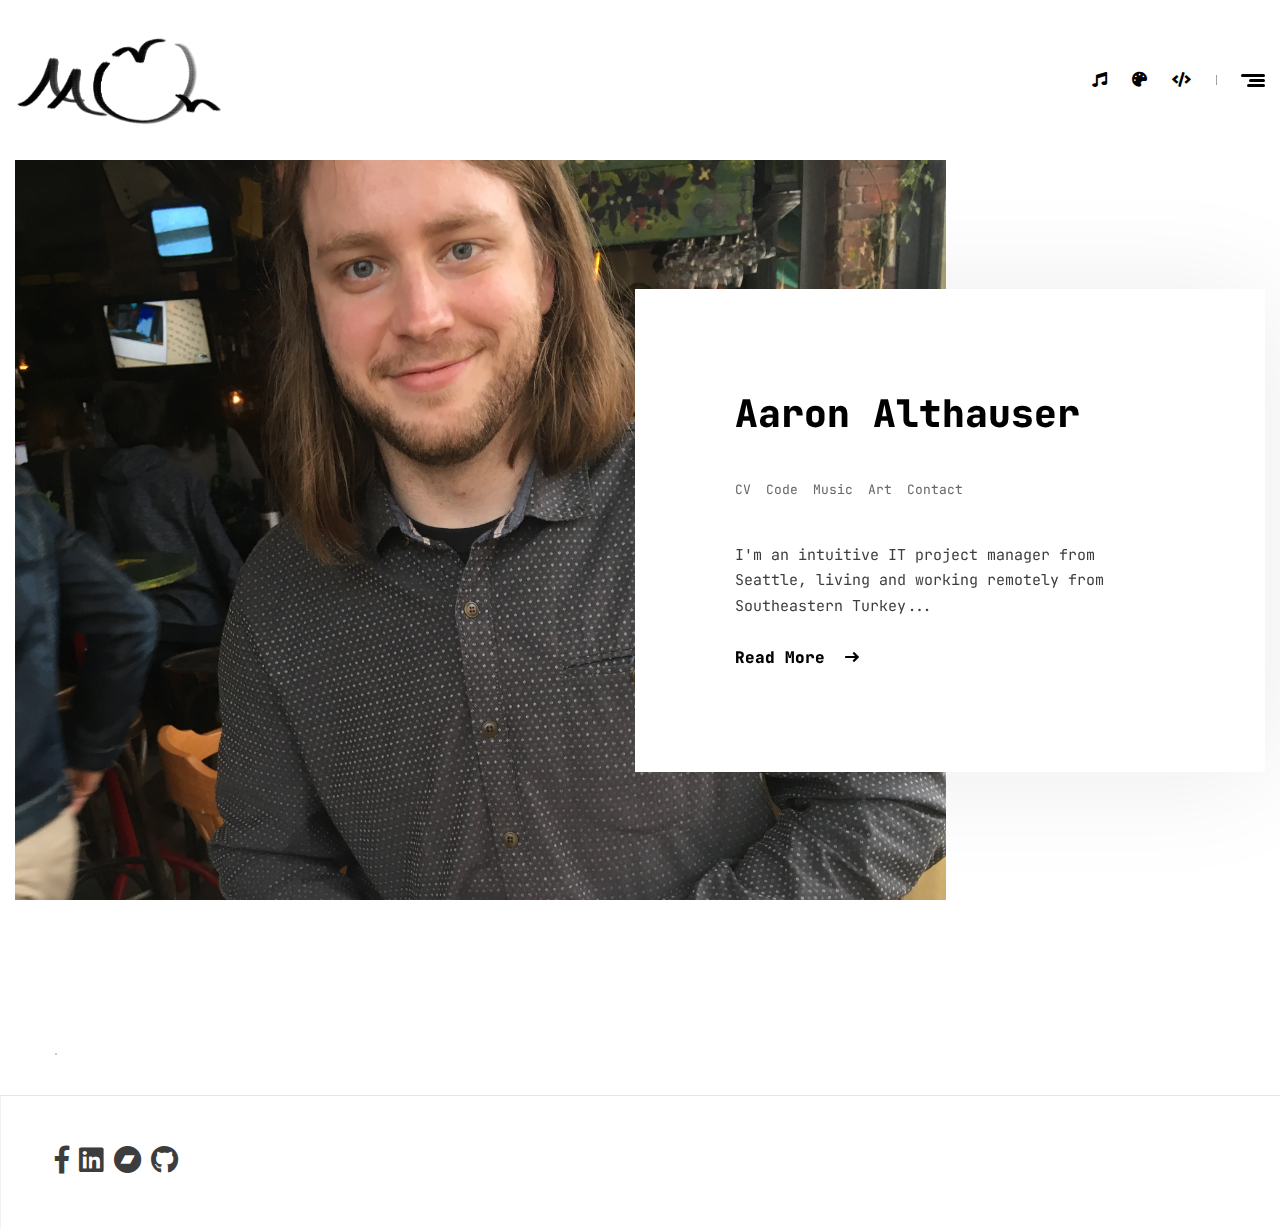
==== index.html @ f9c1400c "updated index.html" ====
<!DOCTYPE html>
<html lang="zxx">

<head>
	<!--====== Required meta tags ======-->
	<meta charset="utf-8" />
	<meta http-equiv="x-ua-compatible" content="ie=edge" />
	<meta name="description" content="" />
	<meta name="viewport" content="width=device-width, initial-scale=1, shrink-to-fit=no" />
	<!--====== Title ======-->
	<title> Aaron Althauser || Portfolio</title>
	<!--====== Favicon Icon ======-->
	<link rel="shortcut icon" href="assets/img/favicon.ico" type="img/png" />
	<!--====== Animate Css ======-->
	<link rel="stylesheet" href="assets/css/animate.min.css">
	<!--====== Bootstrap css ======-->
	<link rel="stylesheet" href="assets/css/bootstrap.min.css" />
	<!--====== Fontawesome css ======-->
	<link rel="stylesheet" href="assets/css/font-awesome.min.css" />
	<!--====== Magnific Popup css ======-->
	<link rel="stylesheet" href="assets/css/magnific-popup.css" />
	<!--====== Slick  css ======-->
	<link rel="stylesheet" href="assets/css/slick.css" />
	<!--====== Nice Select ======-->
	<link rel="stylesheet" href="assets/css/jquery-nice-select.min.css" />
	<!--====== Style css ======-->
	<link rel="stylesheet" href="assets/scss/style.css" />
</head>

<body>
	<!--[if lte IE 9]>
		<p class="browserupgrade">You are using an <strong>outdated</strong> browser. Please <a href="https://browsehappy.com/">upgrade your browser</a> to improve your experience and security.</p>
	<![endif]-->

	<!--====== Header part start ======-->
	<header class="sticky-header">
		<div class="container-fluid">
			<div class="d-flex align-items-center justify-content-between">
				<div class="site-logo">
					<a href="http://www.althauser.tech/"><img src="assets/img/logo.png" alt="aaron" style="width: 40%; height: 40%"></a>
				</div>
				<div class="header-right">
					<div class="shoping-cart">
						<a href="http://www.althauser.tech/music.html" class="shoping-cart-btn">
							<i class="fas fa-music"></i>
						</a>
					</div>
          <div class="header-right">
            <div class="shoping-cart">
              <a href="http://www.althauser.tech/art.html" class="shoping-cart-btn">
                <i class="fas fa-palette"></i>
              </a>
            </div>
            <div class="header-right">
              <div class="shoping-cart">
                <a href="https://github.com/aaronalt" class="shoping-cart-btn">
                  <i class="fas fa-code"></i>
                </a>
              </div>

              <div class="offcanvas-panel">
						<a href="javascript:void(0)" class="panel-btn">
							<span>
								<span></span>
								<span></span>
								<span></span>
							</span>
						</a>
						<div class="panel-overly"></div>
						<div class="offcanvas-items">
							<!-- Navbar Toggler -->
							<a href="javascript:void(0)" class="panel-close">
								Back <i class="fa fa-angle-right" aria-hidden="true"></i>
							</a>

							<ul class="offcanvas-menu">
								<li><a href="http://www.althauser.tech/">Home</a></li>
                <li><a href="http://www.althauser.tech/cv.html">CV</a></li>
                <li>
                  <a href="">Projects</a>
                  <ul class="submenu">
                    <li><a href="http://www.althauser.tech/music.html">Music</a></li>
                    <li><a href="http://www.althauser.tech/art.html">Art</a></li>
                    <li><a href="https://github.com/aaronalt">Code</a></li>
                  </ul>
                </li>
                <li><a href="http://www.althauser.tech/about.html">About</a></li>
								<li><a href="http://www.althauser.tech/contact.html">Contact</a></li>

							</ul>

							<div class="social-icons">
								<ul>
									<li><a href="https://www.facebook.com/aaron.althauser"><i class="fab fa-facebook-f"></i></a></li>
									<li><a href="https://www.linkedin.com/in/aaron-althauser-007/"><i class="fab fa-linkedin"></i></a></li>
									<li><a href="https://decayse.bandcamp.com/"><i class="fab fa-bandcamp"></i></a></li>
									<li><a href="https://github.com/aaronalt"><i class="fab fa-github"></i></a></li>
								</ul>
							</div>
						</div>
					</div>
				</div>
			</div>
		</div>
	</header>
	<!--====== Header part end ======-->

  <!--====== Banner Area Start ======-->
  <section class="banner-section">
    <div class="banner-slider">
      <div class="sinlge-banner">
        <div class="banner-wrapper">
          <div class="banner-bg" style="background-image: url(assets/img/banner/cafe.JPG);"></div>
          <div class="banner-content" data-animation="fadeInUp" data-delay="0.3s">
            <h2 class="title" data-animation="fadeInUp" data-delay="0.6s">
              <a>
                Aaron Althauser
              </a>
            </h2>
            <ul class="meta" data-animation="fadeInUp" data-delay="0.8s">
              <li><a href="http://www.althauser.tech/cv.html">CV</a></li>
              <li><a href="https://github.com/aaronalt">Code</a></li>
              <li><a href="http://www.althauser.tech/music.html">Music</a></li>
              <li><a href="http://www.althauser.tech/art.html">Art</a></li>
              <li><a href="http://www.althauser.tech/contact.html">Contact</a></li>
            </ul>
            <p data-animation="fadeInUp" data-delay="1s">
              I'm an intuitive IT project manager from Seattle, living and working remotely from Southeastern Turkey...
            </p>
            <a href="http://www.althauser.tech/about.html" class="read-more" data-animation="fadeInUp" data-delay="1.2s">
              Read More <i class="fas fa-long-arrow-right"></i>
            </a>
          </div>
        </div>
      </div>
    </div>
    <div class="banner-nav"></div>
  </section>
  <!--====== Banner Area End ======-->


	<!--====== Footer Area Start ======-->
	<footer>
		<div class="footer-copyright-area">
			<div class="container container-1360">
				<div class="row align-items-center">
					<div class="col-lg-6 col-12">
						<div class="social-links">
              <div class="social-icons">
                <ul>
                  <li><a href="https://www.facebook.com/aaron.althauser"><i class="fab fa-facebook-f fa-2x"></i></a></li>
                  <li><a href="https://www.linkedin.com/in/aaron-althauser-007/"><i class="fab fa-linkedin fa-2x"></i></a></li>
                  <li><a href="https://decayse.bandcamp.com/"><i class="fab fa-bandcamp fa-2x"></i></a></li>
                  <li><a href="https://github.com/aaronalt"><i class="fab fa-github fa-2x"></i></a></li>
                </ul>
              </div>
						</div>
					</div>
					<div class="col-lg-6 col-12">
						<div class="copyright-text text-lg-right">
							<p><span></span></p>
						</div>
					</div>
				</div>
			</div>
		</div>
	</footer>
	<!--====== Footer Area End ======-->

	<!--====== jquery js ======-->
	<script src="assets/js/vendor/modernizr-3.6.0.min.js"></script>
	<script src="assets/js/vendor/jquery-1.12.4.min.js"></script>
	<!--====== Bootstrap js ======-->
	<script src="assets/js/bootstrap.min.js"></script>
	<script src="assets/js/popper.min.js"></script>
	<!--====== Slick js ======-->
	<script src="assets/js/slick.min.js"></script>
	<!--====== Images Loaded ======-->
	<script src="assets/js/imagesloaded.pkgd.min.js"></script>
	<!--====== Isotope js ======-->
	<script src="assets/js/isotope.pkgd.min.js"></script>
	<!--====== Magnific Popup js ======-->
	<script src="assets/js/jquery.magnific-popup.min.js"></script>
	<!--====== Nice Select js ======-->
	<script src="assets/js/jquery.nice-select.min.js"></script>
	<!--====== Main js ======-->
	<script src="assets/js/main.js"></script>
</body>

</html>
---- assets/scss/style.css ----
/*-----------------------------------------------------------------------------------
    Template Name: Genial Blog HTML Template
    Template URI: https://webtend.net/demo/html/genial/
    Author: WebTend
    Author URI:  https://webtend.net/
    Version: 1.0

    Note: This is Main Style Scss File.
-----------------------------------------------------------------------------------
	CSS INDEX
	===================
    01. Common
    02. Header
    02. Banner Sider
    02. Posts
    02. Sidebar
    02. Instagram Section
    02. Post Details
    02. About
    02. 404 Pages
    02. Photo Stories
    02. Contact
    02. Footer

-----------------------------------------------------------------------------------*/
@import url("https://fonts.googleapis.com/css2?family=JetBrains+Mono&display=swap");
@import url("https://fonts.googleapis.com/css2?family=Roboto+Slab:wght@400;500;600;700;800;900&family=Roboto:wght@300;400;500;700&display=swap");
@media (prefers-color-scheme: dark) {
  :root {
    --body-bg: #212529;
    --body-color: #6c757d;
    --link-color: #dee2e6;
    --link-color-hover: #fff; } }
/*=======  COMMON CSS  =======*/
body {
  font-family: "JetBrains Mono", monospace;
  font-weight: 400;
  font-style: normal;
  color: #3d3d3d;
  overflow-x: hidden;
  font-size: 15px;
  line-height: 1.7; }

* {
  margin: 0;
  padding: 0;
  -webkit-box-sizing: border-box;
  -moz-box-sizing: border-box;
  box-sizing: border-box; }

img {
  max-width: 100%;
  -webkit-transition: all 0.3s ease-out 0s;
  -moz-transition: all 0.3s ease-out 0s;
  -ms-transition: all 0.3s ease-out 0s;
  -o-transition: all 0.3s ease-out 0s;
  transition: all 0.3s ease-out 0s; }

a:focus,
input:focus,
textarea:focus,
button:focus,
.slick-initialized .slick-slide:focus,
.btn:focus,
select:focus {
  text-decoration: none;
  outline: none;
  box-shadow: none; }

input,
textarea,
button,
select {
  border: none; }

input,
textarea,
select {
  width: 100%;
  background-color: transparent;
  padding: 0 20px;
  height: 45px;
  font-weight: 600;
  font-size: 13px;
  color: #555555;
  border: 1px solid rgba(0, 0, 0, 0.1); }

.nice-select {
  height: 45px;
  line-height: 45px;
  border: 1px solid rgba(0, 0, 0, 0.1);
  border-radius: 0;
  padding: 0 20px; }
  .nice-select::after {
    right: 20px; }

textarea {
  height: 200px;
  padding-top: 20px;
  resize: none; }

input[type="checkbox"],
input[type="radio"] {
  height: auto;
  width: auto; }

::placeholder {
  opacity: 1;
  color: #555555; }

::-webkit-scrollbar {
  background-color: #ccc;
  width: 8px; }

::-webkit-scrollbar:horizontal {
  background-color: #ccc;
  height: 4px; }

::-webkit-scrollbar-thumb {
  background-color: #3d3d3d; }

.slick-slide img {
  display: inline-block; }

a:focus,
a:hover {
  text-decoration: none; }

i,
span,
a {
  display: inline-block; }

h1,
h2,
h3,
h4,
h5,
h6 {
  font-family: "JetBrains Mono", monospace;
  font-weight: 700;
  margin: 0px; }
  h1,
  h1 a,
  h2,
  h2 a,
  h3,
  h3 a,
  h4,
  h4 a,
  h5,
  h5 a,
  h6,
  h6 a {
    color: #000000; }

ul,
ol {
  margin: 0px;
  padding: 0px;
  list-style-type: none; }

p {
  margin: 0px; }

a {
  -webkit-transition: all 0.3s ease-out 0s;
  -moz-transition: all 0.3s ease-out 0s;
  -ms-transition: all 0.3s ease-out 0s;
  -o-transition: all 0.3s ease-out 0s;
  transition: all 0.3s ease-out 0s; }
  a, a:hover {
    color: #000000; }

/*=======  Common Classes  =======*/
@media (min-width: 1300px) {
  .container-1250 {
    max-width: 1250px; } }

@media (min-width: 1400px) {
  .container-1360 {
    max-width: 1360px; } }

@media (min-width: 1200px) {
  .container-1000 {
    max-width: 1000px; } }

@media (min-width: 1400px) {
  .container-fluid {
    padding-left: 90px;
    padding-right: 90px; } }

.line-one {
  margin-top: 90px;
  margin-bottom: 90px;
  height: 1px;
  width: 100%;
  background-color: #e5e5e5; }

.section-gap-80-120 {
  padding-top: 80px;
  padding-bottom: 120px; }

.section-gap-100-80 {
  padding-top: 100px;
  padding-bottom: 80px; }

/*======= Preloader =======*/
div#preloader {
  margin: auto;
  position: fixed;
  width: 100%;
  height: 100%;
  background-color: #3d3d3d;
  z-index: 9999999; }
  div#preloader .line {
    position: absolute;
    left: 50%;
    top: 50%;
    margin-left: -30px;
    width: 60px;
    height: 4px;
    background: #fff;
    animation: spin 1.5s infinite ease; }
    div#preloader .line:nth-of-type(2) {
      animation-delay: 0.1s; }
    div#preloader .line:nth-of-type(3) {
      animation-delay: 0.2s; }
    div#preloader .line:nth-of-type(4) {
      animation-delay: 0.3s; }

/*=======  Utilitis =======*/
.mt-30 {
  margin-top: 30px; }

.mt-40 {
  margin-top: 40px; }

.mt-50 {
  margin-top: 50px; }

.mt-60 {
  margin-top: 60px; }

.mt-80 {
  margin-top: 60px; }

.mb-10 {
  margin-bottom: 10px; }

.mb-20 {
  margin-bottom: 20px; }

.mb-25 {
  margin-bottom: 25px; }

.mb-30 {
  margin-bottom: 30px; }

.mb-40 {
  margin-bottom: 40px; }

.mb-50 {
  margin-bottom: 50px; }

.mb-60 {
  margin-bottom: 60px; }

.mb-80 {
  margin-bottom: 80px; }

/*=======  Animations  =======*/
@keyframes sticky {
  0% {
    top: -200px; }
  100% {
    top: 0; } }
@keyframes pulse-border {
  0% {
    transform: translateX(-50%) translateY(-50%) translateZ(0) scale(1.1);
    opacity: 1; }
  100% {
    transform: translateX(-50%) translateY(-50%) translateZ(0) scale(1.5);
    opacity: 0; } }
@keyframes spin {
  100% {
    transform: rotate(360deg); } }
/*======= Header =======*/
header {
  padding: 35px 0; }
  header .header-right {
    display: flex;
    align-items: center; }
    header .header-right > div {
      line-height: 1; }
  header .search-btn,
  header .shoping-cart-btn,
  header .offcanvas-btn {
    margin-left: 15px;
    line-height: 1;
    padding: 5px; }
    @media (max-width: 575px) {
      header .search-btn,
      header .shoping-cart-btn,
      header .offcanvas-btn {
        margin-left: 10px; } }
  header .search-area .search-form {
    position: fixed;
    top: 0;
    left: 0;
    z-index: 999;
    width: 100%;
    height: 100%;
    background: rgba(255, 255, 255, 0.75);
    opacity: 0;
    transition-duration: 1s;
    visibility: hidden; }
    header .search-area .search-form form {
      display: flex;
      align-items: center;
      background: #fff;
      position: relative;
      z-index: 5;
      transform: translateY(-100%);
      height: 150px;
      transition-duration: 1s; }
      @media (max-width: 767px) {
        header .search-area .search-form form {
          height: 120px; } }
      header .search-area .search-form form input {
        border: none;
        text-align: center;
        margin: 0;
        padding: 0;
        font-weight: 300;
        font-size: 40px; }
        @media (max-width: 991px) {
          header .search-area .search-form form input {
            font-size: 32px; } }
        @media (max-width: 767px) {
          header .search-area .search-form form input {
            font-size: 24px; } }
    header .search-area .search-form input[type="search"]::-webkit-search-decoration,
    header .search-area .search-form input[type="search"]::-webkit-search-cancel-button,
    header .search-area .search-form input[type="search"]::-webkit-search-results-button,
    header .search-area .search-form input[type="search"]::-webkit-search-results-decoration {
      -webkit-appearance: none; }
    header .search-area .search-form .search-close {
      position: absolute;
      top: 30px;
      right: 30px;
      z-index: 30;
      cursor: pointer;
      display: block;
      line-height: 1;
      font-size: 25px; }
    header .search-area .search-form .search-overly {
      position: absolute;
      left: 0;
      top: 0;
      bottom: 0;
      right: 0;
      background-color: transparent;
      z-index: 1;
      cursor: pointer; }
    header .search-area .search-form.search-open {
      opacity: 1;
      visibility: visible; }
      header .search-area .search-form.search-open form {
        transform: translate(0px, 0px); }
  header .shoping-cart-btn {
    position: relative; }
    header .shoping-cart-btn .count {
      position: absolute;
      font-size: 12px;
      background-color: #484848;
      color: #fff;
      height: 15px;
      width: 15px;
      border-radius: 50%;
      line-height: 15px;
      text-align: center;
      top: -3px;
      right: -3px; }
  header .offcanvas-panel .panel-btn {
    padding-left: 25px;
    position: relative;
    display: flex;
    align-items: center;
    justify-content: flex-end;
    margin-left: 20px; }
    @media (max-width: 575px) {
      header .offcanvas-panel .panel-btn {
        padding-left: 10px; } }
    header .offcanvas-panel .panel-btn::before {
      position: absolute;
      content: "";
      left: 0;
      top: 50%;
      transform: translateY(-50%);
      width: 1px;
      height: 10px;
      background-color: #a0a0a0; }
      @media (max-width: 575px) {
        header .offcanvas-panel .panel-btn::before {
          display: none; } }
    header .offcanvas-panel .panel-btn span span {
      background-color: #000000;
      height: 3px;
      border-radius: 5px;
      width: 24px;
      display: block;
      margin: 2px 0 2px auto; }
      header .offcanvas-panel .panel-btn span span:nth-child(2) {
        width: 16px; }
      header .offcanvas-panel .panel-btn span span:nth-child(3) {
        width: 18px; }
  header .offcanvas-panel .panel-overly {
    position: fixed;
    left: 0;
    top: 0;
    width: 100%;
    height: 100%;
    z-index: 97;
    background-color: #000000;
    cursor: pointer;
    transition-duration: 0.5s;
    opacity: 0;
    visibility: hidden; }
  header .offcanvas-panel .offcanvas-items {
    position: fixed;
    background-color: #fff;
    width: 300px;
    border-radius: 0;
    border: 1px solid #eee;
    top: 0;
    height: 100vh;
    right: -300px;
    z-index: 99;
    -webkit-transition: all 0.3s ease-out 0s;
    -moz-transition: all 0.3s ease-out 0s;
    -ms-transition: all 0.3s ease-out 0s;
    -o-transition: all 0.3s ease-out 0s;
    transition: all 0.3s ease-out 0s;
    overflow-y: scroll;
    overflow-x: hidden;
    padding: 15px 0;
    visibility: hidden;
    opacity: 0; }
    header .offcanvas-panel .offcanvas-items a.panel-close {
      padding: 20px;
      font-size: 18px;
      color: #000000;
      font-weight: 500;
      text-transform: uppercase;
      border-bottom: 1px solid #f1f1f1;
      line-height: 1;
      text-align: right;
      display: block;
      margin-bottom: 20px; }
    header .offcanvas-panel .offcanvas-items .offcanvas-menu {
      border-bottom: 1px solid #f1f1f1; }
      header .offcanvas-panel .offcanvas-items .offcanvas-menu li {
        position: relative; }
        header .offcanvas-panel .offcanvas-items .offcanvas-menu li:not(:first-child) {
          border-top: 1px solid #f1f1f1; }
        header .offcanvas-panel .offcanvas-items .offcanvas-menu li a {
          color: #000000;
          font-weight: 500;
          font-family: "JetBrains Mono", monospace;
          font-size: 16px;
          margin: 0;
          padding: 0 25px;
          display: block;
          line-height: 45px;
          text-transform: capitalize; }
        header .offcanvas-panel .offcanvas-items .offcanvas-menu li .dd-trigger {
          position: absolute;
          right: 0;
          top: 0;
          width: 45px;
          height: 45px;
          line-height: 45px;
          border-left: 1px solid #f1f1f1;
          text-align: center;
          cursor: pointer;
          font-size: 20px; }
          header .offcanvas-panel .offcanvas-items .offcanvas-menu li .dd-trigger i {
            transform: rotate(-90deg);
            -webkit-transition: all 0.3s ease-out 0s;
            -moz-transition: all 0.3s ease-out 0s;
            -ms-transition: all 0.3s ease-out 0s;
            -o-transition: all 0.3s ease-out 0s;
            transition: all 0.3s ease-out 0s; }
          header .offcanvas-panel .offcanvas-items .offcanvas-menu li .dd-trigger.open i {
            transform: rotate(0); }
        header .offcanvas-panel .offcanvas-items .offcanvas-menu li .submenu {
          display: none;
          border-top: 1px solid #f1f1f1; }
          header .offcanvas-panel .offcanvas-items .offcanvas-menu li .submenu li a {
            padding-left: 35px; }
  header .offcanvas-panel .social-icons {
    margin-top: 40px; }
    header .offcanvas-panel .social-icons ul {
      display: flex;
      justify-content: center;
      align-items: center;
      padding: 20px; }
    header .offcanvas-panel .social-icons a {
      border: 1px solid #f1f1f1;
      height: 45px;
      width: 45px;
      text-align: center;
      line-height: 45px;
      border-radius: 50%;
      color: #000000;
      font-size: 15px;
      margin: 0px 2px; }
      header .offcanvas-panel .social-icons a:hover {
        background-color: #000000;
        color: #fff; }
  header .offcanvas-panel.panel-open .offcanvas-items {
    right: 0;
    visibility: visible;
    opacity: 1; }
  header .offcanvas-panel.panel-open .panel-overly {
    opacity: 0.5;
    visibility: visible; }
  header .offcanvas-panel.panel-open .panel-close {
    transform: rotate(0); }
  header.sticky-header.sticky-on {
    position: fixed;
    left: 0;
    top: 0;
    right: 0;
    z-index: 90;
    animation: sticky 1.2s;
    background-color: #fff;
    padding: 0px 0;
    box-shadow: 0 10px 10px rgba(0, 0, 0, 0.02); }

/*=======  Banner Sider  =======*/
.banner-section {
  position: relative;
  padding-bottom: 180px; }
  @media (max-width: 991px) {
    .banner-section {
      padding-bottom: 100px; } }
  .banner-section .sinlge-banner {
    padding-left: 15px;
    padding-right: 15px;
    padding-bottom: 15px; }
    @media (min-width: 1400px) {
      .banner-section .sinlge-banner {
        padding-left: 90px;
        padding-right: 90px; } }
    .banner-section .sinlge-banner .banner-wrapper {
      position: relative;
      display: flex;
      justify-content: flex-end;
      align-items: center;
      height: 740px;
      background-color: #fff; }
      @media (max-width: 991px) {
        .banner-section .sinlge-banner .banner-wrapper {
          height: 660px; } }
      @media (max-width: 767px) {
        .banner-section .sinlge-banner .banner-wrapper {
          height: 560px; } }
    .banner-section .sinlge-banner .banner-bg {
      position: absolute;
      top: 0;
      left: 0;
      height: 100%;
      width: 74.5%;
      background-size: cover;
      background-position: top;
      background-color: #f4f4f4;
      z-index: 1;
      background-image: url(assets/img/banner/cafe.JPG); }
    .banner-section .sinlge-banner .banner-content {
      padding: 100px;
      background-color: #fff;
      max-width: 630px;
      box-shadow: 0px 5px 110px 0px rgba(24, 24, 25, 0.08);
      font-size: 15px;
      position: relative;
      z-index: 2; }
      @media (max-width: 1199px) {
        .banner-section .sinlge-banner .banner-content {
          max-width: 520px;
          padding: 60px; } }
      @media (max-width: 991px) {
        .banner-section .sinlge-banner .banner-content {
          max-width: 500px;
          padding: 50px; } }
      @media (max-width: 767px) {
        .banner-section .sinlge-banner .banner-content {
          max-width: 420px;
          padding: 30px;
          font-size: 14px; } }
      @media (max-width: 575px) {
        .banner-section .sinlge-banner .banner-content {
          font-size: 13px;
          max-width: 90%; } }
      .banner-section .sinlge-banner .banner-content .title {
        font-size: 38px;
        line-height: 1.28;
        font-weight: 800;
        margin-bottom: 40px; }
        @media (max-width: 991px) {
          .banner-section .sinlge-banner .banner-content .title {
            font-size: 32px;
            margin-bottom: 30px; } }
        @media (max-width: 767px) {
          .banner-section .sinlge-banner .banner-content .title {
            font-size: 18px;
            margin-bottom: 25px; } }
      .banner-section .sinlge-banner .banner-content .meta {
        display: flex;
        margin-bottom: 40px; }
        @media (max-width: 991px) {
          .banner-section .sinlge-banner .banner-content .meta {
            margin-bottom: 30px; } }
        @media (max-width: 767px) {
          .banner-section .sinlge-banner .banner-content .meta {
            margin-bottom: 20px; } }
        .banner-section .sinlge-banner .banner-content .meta li:not(:last-child) {
          margin-right: 15px; }
        .banner-section .sinlge-banner .banner-content .meta a {
          font-size: 13px;
          color: #666666; }
          @media (max-width: 767px) {
            .banner-section .sinlge-banner .banner-content .meta a {
              font-size: 11px; } }
          .banner-section .sinlge-banner .banner-content .meta a:hover {
            color: #000000;
            font-weight: bold; }
      .banner-section .sinlge-banner .banner-content .read-more {
        font-size: 16px;
        font-family: "JetBrains Mono", monospace;
        font-weight: 800;
        line-height: 1;
        margin-top: 30px; }
        @media (max-width: 767px) {
          .banner-section .sinlge-banner .banner-content .read-more {
            font-size: 14px; } }
        .banner-section .sinlge-banner .banner-content .read-more i {
          margin-left: 10px;
          position: relative; }
        .banner-section .sinlge-banner .banner-content .read-more:hover {
          opacity: 0.8;
          padding-left: 8px; }
  .banner-section .banner-nav {
    position: absolute;
    bottom: 40px;
    left: 55px;
    z-index: 2;
    background-color: #fff;
    border: 1px solid #cacaca; }
    @media (min-width: 1400px) {
      .banner-section .banner-nav {
        left: 130px; } }
    @media (max-width: 767px) {
      .banner-section .banner-nav {
        bottom: 15px;
        left: 30px; } }
    .banner-section .banner-nav .slick-arrow {
      width: 70px;
      height: 70px;
      background-color: #fff;
      border: none;
      color: #000000; }
      @media (max-width: 991px) {
        .banner-section .banner-nav .slick-arrow {
          height: 50px;
          width: 50px; } }
      @media (max-width: 767px) {
        .banner-section .banner-nav .slick-arrow {
          height: 45px;
          width: 45px; } }
      .banner-section .banner-nav .slick-arrow.prev-arrow {
        position: relative; }
        .banner-section .banner-nav .slick-arrow.prev-arrow::after {
          position: absolute;
          content: "";
          background-color: #b6b6b6;
          height: 8px;
          width: 2px;
          right: -1px;
          top: 50%;
          transform: translateY(-50%); }

/*======= Posts =======*/
.post-area {
  position: relative;
  margin-top: 80px;
  border-top: 1px solid #e5e5e5;
  border-bottom: 1px solid #e5e5e5; }
  .post-area.with-sidebar .post-area-inner {
    display: grid;
    grid-template-columns: 1fr minmax(300px, 300px);
    grid-gap: 150px;
    position: relative; }
    @media (max-width: 1400px) {
      .post-area.with-sidebar .post-area-inner {
        grid-gap: 100px; } }
    @media (max-width: 991px) {
      .post-area.with-sidebar .post-area-inner {
        display: block; } }

.entry-posts {
  padding-top: 70px;
  padding-bottom: 100px; }
  .entry-posts.row {
    margin-left: -35px;
    margin-right: -35px; }
    @media (max-width: 1600px) {
      .entry-posts.row {
        margin-left: -20px;
        margin-right: -20px; } }
    .entry-posts.row > .col, .entry-posts.row > [class*=col-] {
      padding-right: 35px;
      padding-left: 35px; }
      @media (max-width: 1600px) {
        .entry-posts.row > .col, .entry-posts.row > [class*=col-] {
          padding-left: 20px;
          padding-right: 20px; } }
  .entry-posts .entry-post {
    margin-bottom: 90px; }
    @media (max-width: 1199px) {
      .entry-posts .entry-post {
        margin-bottom: 50px; } }
    @media (max-width: 575px) {
      .entry-posts .entry-post {
        margin-bottom: 40px; } }
    .entry-posts .entry-post .entry-thumbnail {
      margin-bottom: 40px; }
    .entry-posts .entry-post .entry-content {
      padding-right: 30px; }
    .entry-posts .entry-post .title {
      font-size: 25px;
      line-height: 1.5;
      margin-bottom: 30px;
      font-weight: 800; }
      @media (max-width: 1600px) {
        .entry-posts .entry-post .title {
          font-size: 20px; } }
    .entry-posts .entry-post .post-meta {
      font-size: 13px;
      margin-bottom: 30px;
      display: flex;
      flex-wrap: wrap; }
      .entry-posts .entry-post .post-meta a {
        color: #3d3d3d; }
        .entry-posts .entry-post .post-meta a:hover {
          color: #000000; }
      .entry-posts .entry-post .post-meta li:not(:last-child) {
        margin-right: 20px;
        padding-right: 20px;
        position: relative; }
        @media (max-width: 767px) {
          .entry-posts .entry-post .post-meta li:not(:last-child) {
            padding-right: 10px;
            margin-right: 10px; } }
        .entry-posts .entry-post .post-meta li:not(:last-child)::after {
          content: "/";
          position: absolute;
          right: 0;
          top: 50%;
          transform: translateY(-50%); }
    .entry-posts .entry-post p {
      margin-bottom: 0; }
    .entry-posts .entry-post .read-more {
      font-size: 14px;
      font-family: "JetBrains Mono", monospace;
      font-weight: 700;
      line-height: 1;
      margin-top: 30px; }
      .entry-posts .entry-post .read-more i {
        margin-left: 10px;
        position: relative; }
      .entry-posts .entry-post .read-more:hover {
        opacity: 0.8;
        padding-left: 8px; }

.load-more-btn {
  background-color: #000000;
  line-height: 1;
  color: #fff;
  padding: 20px 45px;
  font-weight: 600;
  font-family: "JetBrains Mono", monospace;
  font-size: 15px;
  border: 1px solid #000000; }
  .load-more-btn:hover {
    background-color: #fff; }

/*======= Sidebar =======*/
.primary-sidebar {
  padding-top: 70px;
  padding-bottom: 100px;
  position: relative; }
  .primary-sidebar::after {
    position: absolute;
    left: -75px;
    top: 0;
    width: 1px;
    height: 100%;
    content: "";
    background-color: #e5e5e5; }
    @media (max-width: 1400px) {
      .primary-sidebar::after {
        left: -50px; } }
    @media (max-width: 991px) {
      .primary-sidebar::after {
        left: -15px;
        right: -15px;
        height: 1px;
        top: 0;
        width: auto; } }
  .primary-sidebar .widget:not(:last-child) {
    margin-bottom: 90px; }
    @media (max-width: 991px) {
      .primary-sidebar .widget:not(:last-child) {
        margin-bottom: 50px; } }
  .primary-sidebar .widget .widget-title {
    padding-bottom: 15px;
    margin-bottom: 30px;
    font-size: 20px;
    font-weight: 800;
    position: relative; }
    .primary-sidebar .widget .widget-title::before {
      position: absolute;
      left: 0;
      bottom: 0;
      background-color: #494949;
      height: 4px;
      width: 20px;
      border-radius: 2px;
      content: ""; }
  .primary-sidebar .widget.author-widget {
    text-align: center; }
    .primary-sidebar .widget.author-widget .widget-title {
      padding-bottom: 0; }
      .primary-sidebar .widget.author-widget .widget-title::before {
        display: none; }
    .primary-sidebar .widget.author-widget .author-img {
      margin-bottom: 30px;
      border-radius: 50%; }
      .primary-sidebar .widget.author-widget .author-img img {
        width: 140px;
        height: 140px;
        margin: auto; }
    .primary-sidebar .widget.author-widget .author-signature {
      margin-top: 30px; }
  .primary-sidebar .widget.categories-widget .categories {
    display: grid;
    grid-template-columns: repeat(2, 1fr);
    grid-gap: 20px; }
    .primary-sidebar .widget.categories-widget .categories .categorie {
      width: 100%;
      height: 120px;
      position: relative;
      z-index: 1;
      background-size: cover;
      background-position: center; }
      .primary-sidebar .widget.categories-widget .categories .categorie::before {
        position: absolute;
        left: 0;
        top: 0;
        width: 100%;
        height: 100%;
        z-index: -1;
        opacity: 0.6;
        content: "";
        background-image: url(../img/sidebar/overly.png);
        background-size: cover;
        background-position: center; }
      .primary-sidebar .widget.categories-widget .categories .categorie a {
        font-size: 16px;
        font-weight: 700;
        color: #fff;
        height: 100%;
        width: 100%;
        display: flex;
        align-items: flex-end;
        justify-content: center;
        padding: 20px 10px; }
  .primary-sidebar .widget.social-widget .social-links {
    display: flex;
    flex-wrap: wrap;
    margin: -3px; }
    .primary-sidebar .widget.social-widget .social-links a {
      font-size: 12px;
      color: #333333;
      line-height: 1;
      padding: 10px 13px;
      background-color: #f5f5f5;
      margin: 3px; }
      .primary-sidebar .widget.social-widget .social-links a i {
        margin-right: 5px; }
      .primary-sidebar .widget.social-widget .social-links a:hover {
        background-color: #000000;
        color: #fff; }
  .primary-sidebar .widget.popular-articles .article {
    display: grid;
    grid-template-columns: 90px 1fr;
    grid-gap: 20px; }
    .primary-sidebar .widget.popular-articles .article .desc h6 {
      font-size: 16px;
      line-height: 1.5;
      margin-bottom: 10px; }
      @media (max-width: 767px) {
        .primary-sidebar .widget.popular-articles .article .desc h6 {
          font-size: 14px; } }
    .primary-sidebar .widget.popular-articles .article .desc .post-date {
      font-size: 13px;
      color: #3d3d3d;
      line-height: 1; }
    .primary-sidebar .widget.popular-articles .article:not(:last-child) {
      margin-bottom: 40px; }

/*======= Image Boxes =======*/
.image-boxes {
  display: grid;
  grid-template-columns: repeat(4, 1fr);
  grid-gap: 90px; }
  @media (max-width: 1600px) {
    .image-boxes {
      grid-gap: 40px; } }
  @media (max-width: 1199px) {
    .image-boxes {
      grid-gap: 30px; } }
  @media (max-width: 991px) {
    .image-boxes {
      grid-template-columns: repeat(2, 1fr); } }
  .image-boxes .image-box {
    width: 100%;
    height: 240px;
    background-color: #eaeae0;
    display: flex;
    align-items: center;
    justify-content: center;
    position: relative;
    z-index: 1;
    background-size: cover;
    background-position: center; }
    .image-boxes .image-box::before {
      content: "";
      position: absolute;
      left: 0;
      top: 0;
      width: 100%;
      height: 100%;
      opacity: 0.102;
      background-color: #000000;
      z-index: -1; }
    .image-boxes .image-box a {
      background-color: #fff;
      color: #000000;
      font-family: "JetBrains Mono", monospace;
      font-weight: 700;
      font-size: 18px;
      line-height: 1.2;
      padding: 20px 35px; }
      @media (max-width: 1600px) {
        .image-boxes .image-box a {
          padding: 18px 30px; } }
      @media (max-width: 1199px) {
        .image-boxes .image-box a {
          padding: 15px 25px;
          font-size: 14px; } }
      .image-boxes .image-box a:hover {
        background-color: #000000;
        color: #fff; }

/*======= Post Details =======*/
.post-details-area {
  padding-top: 50px;
  padding-bottom: 50px; }
  .post-details-area .header-title {
    font-size: 38px;
    font-weight: 800;
    line-height: 1.5;
    text-decoration: underline;
    text-align: center;
    padding-bottom: 10px; }
    @media (max-width: 575px) {
      .post-details-area .header-title {
        font-size: 24px;
        padding-bottom: 30px; } }

.post-details .entry-header {
  margin: 75px 0px 25px 0px;
  text-align: center; }
  @media (max-width: 991px) {
    .post-details .entry-header {
      margin-bottom: 10px; } }
  .post-details .entry-header .title {
    font-size: 32px;
    font-family: "JetBrains Mono", monospace;
    font-weight: 700;
    line-height: 1.556;
    margin-bottom: 20px;
    margin-top: 20px; }
    @media (max-width: 1199px) {
      .post-details .entry-header .title {
        font-size: 28px; } }
    @media (max-width: 991px) {
      .post-details .entry-header .title {
        font-size: 24px; } }
    @media (max-width: 767px) {
      .post-details .entry-header .title {
        font-size: 20px; } }
    @media (max-width: 575px) {
      .post-details .entry-header .title {
        font-size: 18px; } }
  .post-details .entry-header .post-meta {
    max-width: 420px;
    margin-left: auto;
    margin-right: auto;
    margin-bottom: 10px; }
    .post-details .entry-header .post-meta li {
      font-size: 14px;
      line-height: 1; }
      @media (max-width: 575px) {
        .post-details .entry-header .post-meta li {
          font-size: 11px; } }
      .post-details .entry-header .post-meta li,
      .post-details .entry-header .post-meta li a {
        color: #646464; }
      .post-details .entry-header .post-meta li a {
        margin: 0 5px; }
        .post-details .entry-header .post-meta li a:hover {
          color: #000000; }
      .post-details .entry-header .post-meta li:not(:last-child) {
        padding-bottom: 20px;
        margin-bottom: 20px;
        border-bottom: 1px solid #dddddd; }
  .post-details .entry-header .short-desc {
    font-weight: 500;
    padding: 0 80px;
    font-size: 16px;
    line-height: 1.6; }
    @media (max-width: 991px) {
      .post-details .entry-header .short-desc {
        padding: 0 30px; } }
    @media (max-width: 767px) {
      .post-details .entry-header .short-desc {
        padding: 0; } }
.post-details .entry-content {
  padding: 10px 80px;
  font-size: 16px;
  line-height: 1.6; }
  @media (max-width: 991px) {
    .post-details .entry-content {
      padding: 20px 30px;
      font-size: 14px; } }
  @media (max-width: 575px) {
    .post-details .entry-content {
      padding: 10px 15px;
      font-size: 12px; } }
  .post-details .entry-content .has-dropcap:first-letter {
    font-size: 48px;
    line-height: 1; }
    @media (max-width: 767px) {
      .post-details .entry-content .has-dropcap:first-letter {
        font-size: 30px; } }
  .post-details .entry-content p:not(:last-child) {
    margin-bottom: 10px; }
.post-details .bandcamp-embed {
  text-align: center;
  border: 0;
  width: 100%;
  height: 700px;
  margin: 0 auto;
  display: block; }
  @media (max-width: 991px) {
    .post-details .bandcamp-embed {
      height: 600px; } }
  @media (max-width: 767px) {
    .post-details .bandcamp-embed {
      height: 500px; } }
  @media (max-width: 575px) {
    .post-details .bandcamp-embed {
      height: 300px; } }
.post-details .entry-footer {
  padding: 0px 80px 0;
  text-align: center; }
  @media (max-width: 991px) {
    .post-details .entry-footer {
      padding: 0px 40px 0; } }
  @media (max-width: 575px) {
    .post-details .entry-footer {
      padding: 5px 15px 0; } }
  .post-details .entry-footer .post-tags span,
  .post-details .entry-footer .social-share span {
    font-size: 16px;
    font-weight: 700;
    font-family: "JetBrains Mono", monospace;
    margin-right: 20px; }
    @media (max-width: 575px) {
      .post-details .entry-footer .post-tags span,
      .post-details .entry-footer .social-share span {
        margin-right: 10px; } }
  .post-details .entry-footer .post-tags a,
  .post-details .entry-footer .social-share a {
    color: #5a5959;
    font-size: 14px;
    margin: 0 2px; }
    .post-details .entry-footer .post-tags a:hover,
    .post-details .entry-footer .social-share a:hover {
      color: #000000; }
  .post-details .entry-footer .social-share {
    border-bottom: 1px solid #e5e5e5;
    margin-bottom: 30px; }
    .post-details .entry-footer .social-share a {
      color: #000000;
      margin: 20px 4px; }
  .post-details .entry-footer .post-author {
    max-width: 385px;
    margin: 60px auto; }
    .post-details .entry-footer .post-author .author-img {
      margin-bottom: 15px; }
      .post-details .entry-footer .post-author .author-img img {
        width: 75px;
        height: 75px;
        border-radius: 50%; }
    .post-details .entry-footer .post-author h5 {
      font-size: 20px;
      margin-bottom: 20px; }
.post-details .post-nav {
  padding: 25px 100px;
  margin: 0 80px;
  border-top: 1px solid #e5e5e5;
  border-bottom: 1px solid #e5e5e5;
  display: flex;
  align-items: center;
  justify-content: space-between; }
  @media (max-width: 991px) {
    .post-details .post-nav {
      padding: 25px 50px;
      margin: 0 50px; } }
  @media (max-width: 767px) {
    .post-details .post-nav {
      margin: 0 20px;
      padding: 20px 30px; } }
  @media (max-width: 575px) {
    .post-details .post-nav {
      margin: 0 10px;
      padding: 20px 5px; } }
  .post-details .post-nav .prev-post a,
  .post-details .post-nav .next-post a {
    height: 50px;
    width: 50px;
    line-height: 50px;
    text-align: center;
    border-radius: 50%;
    font-size: 18px;
    color: #fff;
    background-color: #000000;
    border: 1px solid #000000;
    -webkit-transition: all 0.3s ease-out 0s;
    -moz-transition: all 0.3s ease-out 0s;
    -ms-transition: all 0.3s ease-out 0s;
    -o-transition: all 0.3s ease-out 0s;
    transition: all 0.3s ease-out 0s;
    margin-right: 20px; }
    @media (max-width: 575px) {
      .post-details .post-nav .prev-post a,
      .post-details .post-nav .next-post a {
        height: 30px;
        width: 30px;
        line-height: 30px;
        margin-right: 5px;
        font-size: 14px; } }
    .post-details .post-nav .prev-post a:hover,
    .post-details .post-nav .next-post a:hover {
      background-color: transparent;
      color: #000000; }
  .post-details .post-nav .prev-post span.title,
  .post-details .post-nav .next-post span.title {
    font-size: 16px;
    font-weight: 700;
    font-family: "JetBrains Mono", monospace; }
    @media (max-width: 575px) {
      .post-details .post-nav .prev-post span.title,
      .post-details .post-nav .next-post span.title {
        font-size: 14px; } }
  .post-details .post-nav .next-post a {
    margin-right: 0;
    margin-left: 20px; }
    @media (max-width: 575px) {
      .post-details .post-nav .next-post a {
        margin-left: 5px;
        margin-right: 0; } }
.post-details .related-posts {
  padding: 60px 100px 20px; }
  @media (max-width: 991px) {
    .post-details .related-posts {
      padding: 60px 50px 20px; } }
  @media (max-width: 767px) {
    .post-details .related-posts {
      padding: 60px 30px 20px; } }
  @media (max-width: 575px) {
    .post-details .related-posts {
      padding: 60px 20px 20px; } }
  .post-details .related-posts .related-title {
    font-size: 25px;
    margin-bottom: 30px; }
  .post-details .related-posts .related-loop {
    margin-left: -40px;
    margin-right: -40px; }
    @media (max-width: 991px) {
      .post-details .related-posts .related-loop {
        margin-left: -20px;
        margin-right: -20px; } }
    .post-details .related-posts .related-loop.row > .col, .post-details .related-posts .related-loop.row > [class*=col-] {
      padding-right: 40px;
      padding-left: 40px; }
      @media (max-width: 991px) {
        .post-details .related-posts .related-loop.row > .col, .post-details .related-posts .related-loop.row > [class*=col-] {
          padding-right: 20px;
          padding-left: 20px; } }
    .post-details .related-posts .related-loop .related-post-box {
      text-align: center;
      margin-bottom: 40px; }
      .post-details .related-posts .related-loop .related-post-box .thumb {
        margin-bottom: 20px; }
      .post-details .related-posts .related-loop .related-post-box .title {
        font-size: 20px;
        line-height: 1.6; }
        @media (max-width: 991px) {
          .post-details .related-posts .related-loop .related-post-box .title {
            font-size: 18px; } }

.comment-template {
  padding: 0 100px; }
  @media (max-width: 991px) {
    .comment-template {
      padding: 0 50px; } }
  @media (max-width: 767px) {
    .comment-template {
      padding: 0 20px; } }
  .comment-template .template-title {
    font-size: 25px;
    line-height: 1;
    margin-bottom: 60px;
    text-decoration: underline; }
    @media (max-width: 575px) {
      .comment-template .template-title {
        font-size: 22px; } }
  .comment-template .comment-list {
    margin-bottom: 60px; }
    .comment-template .comment-list li:not(:last-child) {
      margin-bottom: 50px; }
    .comment-template .comment-list li .comment-body {
      display: grid;
      grid-template-columns: 60px 1fr;
      grid-gap: 20px; }
      @media (max-width: 575px) {
        .comment-template .comment-list li .comment-body {
          grid-template-columns: 1fr; } }
    .comment-template .comment-list li .comment-author {
      font-size: 16px;
      font-weight: 600;
      margin-bottom: 20px; }
    .comment-template .comment-list li .comment-footer {
      display: flex;
      align-items: center;
      justify-content: space-between;
      margin-top: 25px; }
      .comment-template .comment-list li .comment-footer .date {
        color: #989898;
        font-size: 14px; }
      .comment-template .comment-list li .comment-footer .reply-link {
        line-height: 1;
        font-family: "JetBrains Mono", monospace;
        font-weight: 700;
        color: #000000;
        border: 1px solid #ececec;
        border-radius: 12px;
        padding: 8px 25px;
        font-size: 13px; }
        .comment-template .comment-list li .comment-footer .reply-link:hover {
          color: #fff;
          border-color: #000000;
          background-color: #000000; }
  .comment-template .comment-form .row {
    margin-left: -25px;
    margin-right: -25px; }
    .comment-template .comment-form .row > .col, .comment-template .comment-form .row > [class*=col-] {
      padding-right: 25px;
      padding-left: 25px; }
  .comment-template .comment-form input,
  .comment-template .comment-form textarea {
    background-color: transparent;
    border: none;
    border-bottom: 1px solid #ebebeb;
    padding-left: 0;
    height: 50px;
    margin-bottom: 30px; }
  .comment-template .comment-form ::placeholder {
    font-size: 15px;
    color: #7d7d7d; }
  .comment-template .comment-form textarea {
    height: 100px; }
  .comment-template .comment-form button {
    font-size: 14px;
    font-weight: 500;
    background-color: #2F2F2F;
    color: #fff;
    line-height: 1;
    text-transform: uppercase;
    padding: 15px 50px;
    border-radius: 23px;
    border: 1px solid #2F2F2F;
    -webkit-transition: all 0.3s ease-out 0s;
    -moz-transition: all 0.3s ease-out 0s;
    -ms-transition: all 0.3s ease-out 0s;
    -o-transition: all 0.3s ease-out 0s;
    transition: all 0.3s ease-out 0s; }
    .comment-template .comment-form button:hover {
      background-color: #fff;
      color: #000000; }
    .comment-template .comment-form button i {
      font-size: 12px;
      position: relative;
      top: -1px;
      margin-left: 10px; }

/*======= About SCSS =======*/
.about-section {
  padding: 20px 0;
  padding-bottom: 180px; }
  @media (max-width: 991px) {
    .about-section {
      padding: 100px 0; } }
  @media (max-width: 767px) {
    .about-section {
      padding: 80px 0; } }

@media (max-width: 991px) {
  .about-text {
    margin-top: 50px; } }
.about-text .title {
  font-size: 48px;
  font-weight: 800;
  margin-bottom: 20px; }
  @media (max-width: 991px) {
    .about-text .title {
      font-size: 40px; } }
  @media (max-width: 767px) {
    .about-text .title {
      font-size: 30px; } }
.about-text .subtitle {
  font-size: 32px;
  font-weight: 800;
  text-decoration: underline;
  color: #000000;
  font-family: "JetBrains Mono", monospace;
  line-height: 1.5;
  margin-bottom: 70px; }
  @media (max-width: 1199px) {
    .about-text .subtitle {
      margin-bottom: 40px;
      font-size: 24px; } }
  @media (max-width: 991px) {
    .about-text .subtitle {
      margin-bottom: 40px;
      font-size: 20px; } }
  @media (max-width: 767px) {
    .about-text .subtitle {
      font-size: 16px; } }
.about-text .social-links {
  display: flex;
  align-items: center;
  margin-top: 60px; }
  @media (max-width: 991px) {
    .about-text .social-links {
      margin-top: 40px; } }
  .about-text .social-links li {
    margin-right: 15px; }
    .about-text .social-links li span {
      font-family: "JetBrains Mono", monospace;
      font-weight: 700;
      margin-right: 15px; }
      @media (max-width: 767px) {
        .about-text .social-links li span {
          margin-right: 10px; } }
    .about-text .social-links li a, .about-text .social-links li span {
      color: #000000; }

/*======= 404 Pages =======*/
.error-section {
  padding-top: 150px;
  padding-bottom: 130px; }
  @media (max-width: 991px) {
    .error-section {
      padding-top: 110px;
      padding-bottom: 90px; } }
  @media (max-width: 767px) {
    .error-section {
      padding-top: 60px;
      padding-bottom: 50px; } }

.error-text h1 {
  font-size: 19px;
  font-weight: 700;
  letter-spacing: 16px; }
  @media (max-width: 991px) {
    .error-text h1 {
      letter-spacing: 10px;
      font-size: 18px; } }
  @media (max-width: 767px) {
    .error-text h1 {
      letter-spacing: 5px; } }
  .error-text h1 span {
    display: block;
    font-size: 250px;
    letter-spacing: 10px; }
    @media (max-width: 991px) {
      .error-text h1 span {
        font-size: 200px; } }
    @media (max-width: 767px) {
      .error-text h1 span {
        font-size: 180px; } }
    @media (max-width: 575px) {
      .error-text h1 span {
        font-size: 120px; } }

/*======= Photo Stories =======*/
.photo-stories-section {
  padding-top: 50px;
  padding-bottom: 50px; }
  @media (max-width: 991px) {
    .photo-stories-section {
      padding-top: 90px;
      padding-bottom: 90px; } }
  @media (max-width: 767px) {
    .photo-stories-section {
      padding-top: 70px;
      padding-bottom: 70px; } }

.photo-stories-heading {
  text-align: center; }
  .photo-stories-heading .title {
    font-size: 38px;
    font-weight: 800;
    line-height: 1.5;
    text-decoration: underline; }
    @media (max-width: 575px) {
      .photo-stories-heading .title {
        font-size: 24px; } }
  .photo-stories-heading .photo-stories-nav {
    display: flex;
    flex-wrap: wrap;
    align-items: center;
    justify-content: center;
    padding-top: 100px;
    padding-bottom: 70px; }
    @media (max-width: 991px) {
      .photo-stories-heading .photo-stories-nav {
        padding-top: 60px;
        padding-bottom: 40px; } }
    @media (max-width: 575px) {
      .photo-stories-heading .photo-stories-nav {
        padding-top: 40px;
        padding-bottom: 30px; } }
    .photo-stories-heading .photo-stories-nav li {
      cursor: pointer;
      padding: 10px;
      margin: 0 15px;
      font-size: 16px;
      color: #000000;
      font-weight: 600;
      font-family: "JetBrains Mono", monospace;
      position: relative; }
      @media (max-width: 767px) {
        .photo-stories-heading .photo-stories-nav li {
          margin: 0 10px;
          padding: 8px; } }
      .photo-stories-heading .photo-stories-nav li:hover::before, .photo-stories-heading .photo-stories-nav li.active::before {
        position: absolute;
        left: 50%;
        bottom: 0;
        height: 8px;
        width: 8px;
        border-radius: 50%;
        background-color: #c5305c;
        content: "";
        -webkit-transition: all 0.3s ease-out 0s;
        -moz-transition: all 0.3s ease-out 0s;
        -ms-transition: all 0.3s ease-out 0s;
        -o-transition: all 0.3s ease-out 0s;
        transition: all 0.3s ease-out 0s;
        transform: translateX(-50%); }

.photo-stories.row {
  margin-left: -45px;
  margin-right: -45px; }
  @media (max-width: 1199px) {
    .photo-stories.row {
      margin-left: -20px;
      margin-right: -20px; } }
  @media (max-width: 767px) {
    .photo-stories.row {
      margin-left: -15px;
      margin-right: -15px; } }
  .photo-stories.row > .col, .photo-stories.row > [class*=col-] {
    padding-right: 45px;
    padding-left: 45px; }
    @media (max-width: 1199px) {
      .photo-stories.row > .col, .photo-stories.row > [class*=col-] {
        padding-right: 20px;
        padding-left: 20px; } }
    @media (max-width: 767px) {
      .photo-stories.row > .col, .photo-stories.row > [class*=col-] {
        padding-right: 15px;
        padding-left: 15px; } }
.photo-stories .photo {
  position: relative;
  z-index: 1;
  margin-bottom: 90px;
  display: inline-flex; }
  @media (max-width: 1199px) {
    .photo-stories .photo {
      margin-bottom: 40px; } }
  @media (max-width: 767px) {
    .photo-stories .photo {
      margin-bottom: 30px; } }
  .photo-stories .photo::after {
    position: absolute;
    left: 0;
    top: 0;
    width: 100%;
    height: 100%;
    content: "";
    background-color: #000000;
    z-index: 1;
    opacity: 0.5;
    -webkit-transition: all 0.3s ease-out 0s;
    -moz-transition: all 0.3s ease-out 0s;
    -ms-transition: all 0.3s ease-out 0s;
    -o-transition: all 0.3s ease-out 0s;
    transition: all 0.3s ease-out 0s;
    visibility: hidden;
    opacity: 0; }
  .photo-stories .photo .photo-view {
    position: absolute;
    left: 50%;
    top: 52%;
    transform: translate(-50%, -50%);
    height: 60px;
    width: 60px;
    border-radius: 50%;
    text-align: center;
    line-height: 62px;
    color: #000000;
    background-color: #fff;
    font-size: 14px;
    z-index: 2;
    -webkit-transition: all 0.3s ease-out 0s;
    -moz-transition: all 0.3s ease-out 0s;
    -ms-transition: all 0.3s ease-out 0s;
    -o-transition: all 0.3s ease-out 0s;
    transition: all 0.3s ease-out 0s;
    visibility: hidden;
    opacity: 0; }
    .photo-stories .photo .photo-view:hover {
      color: #fff;
      background-color: #000000; }
  .photo-stories .photo:hover::after,
  .photo-stories .photo:hover .photo-view {
    visibility: visible;
    opacity: 0.5; }
  .photo-stories .photo:hover .photo-view {
    opacity: 1;
    top: 50%; }

.photo-stories-btn {
  background-color: #000000;
  color: #fff;
  font-weight: 600;
  font-family: "JetBrains Mono", monospace;
  line-height: 1;
  -webkit-transition: all 0.3s ease-out 0s;
  -moz-transition: all 0.3s ease-out 0s;
  -ms-transition: all 0.3s ease-out 0s;
  -o-transition: all 0.3s ease-out 0s;
  transition: all 0.3s ease-out 0s;
  padding: 18px 45px;
  border: 1px solid #000000;
  margin-top: 20px; }
  .photo-stories-btn:hover {
    background-color: #fff;
    color: #000000; }

/*======= Contact =======*/
.contact-section {
  padding-top: 120px;
  padding-bottom: 130px; }
  @media (max-width: 991px) {
    .contact-section {
      padding-top: 80px;
      padding-bottom: 90px; } }
  @media (max-width: 767px) {
    .contact-section {
      padding-top: 50px;
      padding-bottom: 60px; } }

.contact-maps {
  padding-right: 25px; }
  @media (max-width: 991px) {
    .contact-maps {
      padding-right: 0;
      padding-bottom: 50px; } }
  .contact-maps iframe {
    width: 100%;
    height: 720px;
    border: none;
    frameborder: 0; }
    @media (max-width: 991px) {
      .contact-maps iframe {
        height: 580px; } }

.contact-text .title {
  font-size: 24px;
  line-height: 1.6;
  margin-bottom: 60px; }
  @media (max-width: 1199px) {
    .contact-text .title {
      font-size: 20px;
      margin-bottom: 40px; } }
.contact-text .infomations .title {
  margin-bottom: 15px; }
.contact-text .infomations p {
  color: #1d1d1d;
  font-size: 16px; }
  .contact-text .infomations p span {
    font-weight: 700;
    margin-left: 20px; }

.contact-form {
  margin-top: 50px; }
  .contact-form form .row {
    margin-left: -20px;
    margin-right: -20px; }
    .contact-form form .row > .col, .contact-form form .row > [class*=col-] {
      padding-right: 20px;
      padding-left: 20px; }
  .contact-form form input,
  .contact-form form textarea {
    background-color: transparent;
    border: none;
    border-bottom: 1px solid #878787;
    padding-left: 0;
    height: 50px;
    margin-bottom: 30px; }
  .contact-form form ::placeholder {
    font-size: 13px;
    color: #555555; }
  .contact-form form textarea {
    height: 100px; }
  .contact-form form button {
    font-size: 14px;
    font-weight: 500;
    background-color: #000000;
    color: #fff;
    line-height: 1;
    text-transform: uppercase;
    padding: 15px 50px;
    border-radius: 23px;
    border: 1px solid #000000;
    -webkit-transition: all 0.3s ease-out 0s;
    -moz-transition: all 0.3s ease-out 0s;
    -ms-transition: all 0.3s ease-out 0s;
    -o-transition: all 0.3s ease-out 0s;
    transition: all 0.3s ease-out 0s; }
    .contact-form form button:hover {
      background-color: #fff;
      color: #000000; }

/*======= Footer =======*/
footer .footer-widgets-area {
  padding-top: 120px;
  padding-bottom: 70px; }
  footer .footer-widgets-area .widget {
    margin-bottom: 50px; }
    footer .footer-widgets-area .widget .widget-title {
      font-size: 22px;
      font-weight: 800;
      margin-bottom: 40px;
      line-height: 1.4; }
      @media (max-width: 767px) {
        footer .footer-widgets-area .widget .widget-title {
          font-size: 20px;
          margin-bottom: 30px; } }
    footer .footer-widgets-area .widget.address-widget p {
      margin-bottom: 20px; }
    footer .footer-widgets-area .widget.nav-widget li {
      font-weight: 500; }
      footer .footer-widgets-area .widget.nav-widget li:not(:last-child) {
        margin-bottom: 10px; }
      footer .footer-widgets-area .widget.nav-widget li a:hover {
        padding-left: 8px; }
    footer .footer-widgets-area .widget.newsletter-widget {
      text-align: center; }
      @media (max-width: 991px) {
        footer .footer-widgets-area .widget.newsletter-widget {
          text-align: left; } }
      footer .footer-widgets-area .widget.newsletter-widget p {
        font-family: "JetBrains Mono", monospace;
        font-weight: 500;
        font-size: 16px;
        padding-top: 20px;
        margin-bottom: 30px; }
        @media (max-width: 991px) {
          footer .footer-widgets-area .widget.newsletter-widget p {
            padding-top: 0; } }
        @media (max-width: 767px) {
          footer .footer-widgets-area .widget.newsletter-widget p {
            font-size: 14px; } }
      footer .footer-widgets-area .widget.newsletter-widget form {
        position: relative; }
        footer .footer-widgets-area .widget.newsletter-widget form input {
          padding-right: 120px; }
        footer .footer-widgets-area .widget.newsletter-widget form button {
          position: absolute;
          right: 0;
          bottom: 0;
          height: 100%;
          padding: 0 28px;
          background-color: #000000;
          color: #fff;
          z-index: 2;
          font-family: "JetBrains Mono", monospace;
          font-weight: 500;
          border-left: 5px solid #fff; }
          @media (max-width: 767px) {
            footer .footer-widgets-area .widget.newsletter-widget form button {
              position: relative;
              height: 45px;
              width: 100%;
              border: none; } }
footer .footer-copyright-area {
  padding: 50px 0;
  border-top: 1px solid #e5e5e5;
  position: relative;
  z-index: 1; }
  @media (max-width: 991px) {
    footer .footer-copyright-area {
      text-align: center;
      padding: 40px 0; } }
  footer .footer-copyright-area::after {
    position: absolute;
    content: "";
    top: 0;
    transform: translate(-50%, 0);
    width: 1px;
    height: 100%;
    background: #e5e5e5;
    content: "";
    z-index: -1; }
    @media (max-width: 991px) {
      footer .footer-copyright-area::after {
        display: none; } }
  footer .footer-copyright-area .social-links ul {
    display: flex;
    font-size: 14px;
    flex-wrap: wrap; }
    @media (max-width: 991px) {
      footer .footer-copyright-area .social-links ul {
        justify-content: center;
        margin-bottom: 30px; } }
    footer .footer-copyright-area .social-links ul li {
      margin-right: 10px; }
      footer .footer-copyright-area .social-links ul li.title {
        margin-right: 20px;
        color: #000000;
        font-weight: 600; }
      footer .footer-copyright-area .social-links ul li:last-child {
        margin-right: 0; }
    footer .footer-copyright-area .social-links ul a {
      color: #3d3d3d; }
      footer .footer-copyright-area .social-links ul a:hover {
        color: #000000; }
  footer .footer-copyright-area .copyright-text {
    font-size: 14px; }
    footer .footer-copyright-area .copyright-text span {
      color: #000000;
      font-weight: 700; }

/*======= Resume =======*/
.resume {
  padding-top: 50px;
  padding-bottom: 50px; }
  @media (max-width: 991px) {
    .resume {
      padding-top: 90px;
      padding-bottom: 90px; } }
  @media (max-width: 767px) {
    .resume {
      padding-top: 70px;
      padding-bottom: 70px; } }
  .resume .section-title {
    padding: 20px 0px; }
  .resume .resume-title {
    padding: 40px 0px 0px 0px; }
  .resume .resume-item {
    padding: 10px 10px 10px 0px; }
    .resume .resume-item ul {
      padding: 5px 0px 0px 0px; }
    .resume .resume-item a:hover {
      color: #1E90FF;
      font-weight: bold; }

@font-face {
  font-family: "JetBrains Mono", monospace;
  src: local("assets/fonts/JetBrainsMono-VariableFont_wght.ttf"); }

/*# sourceMappingURL=style.css.map */
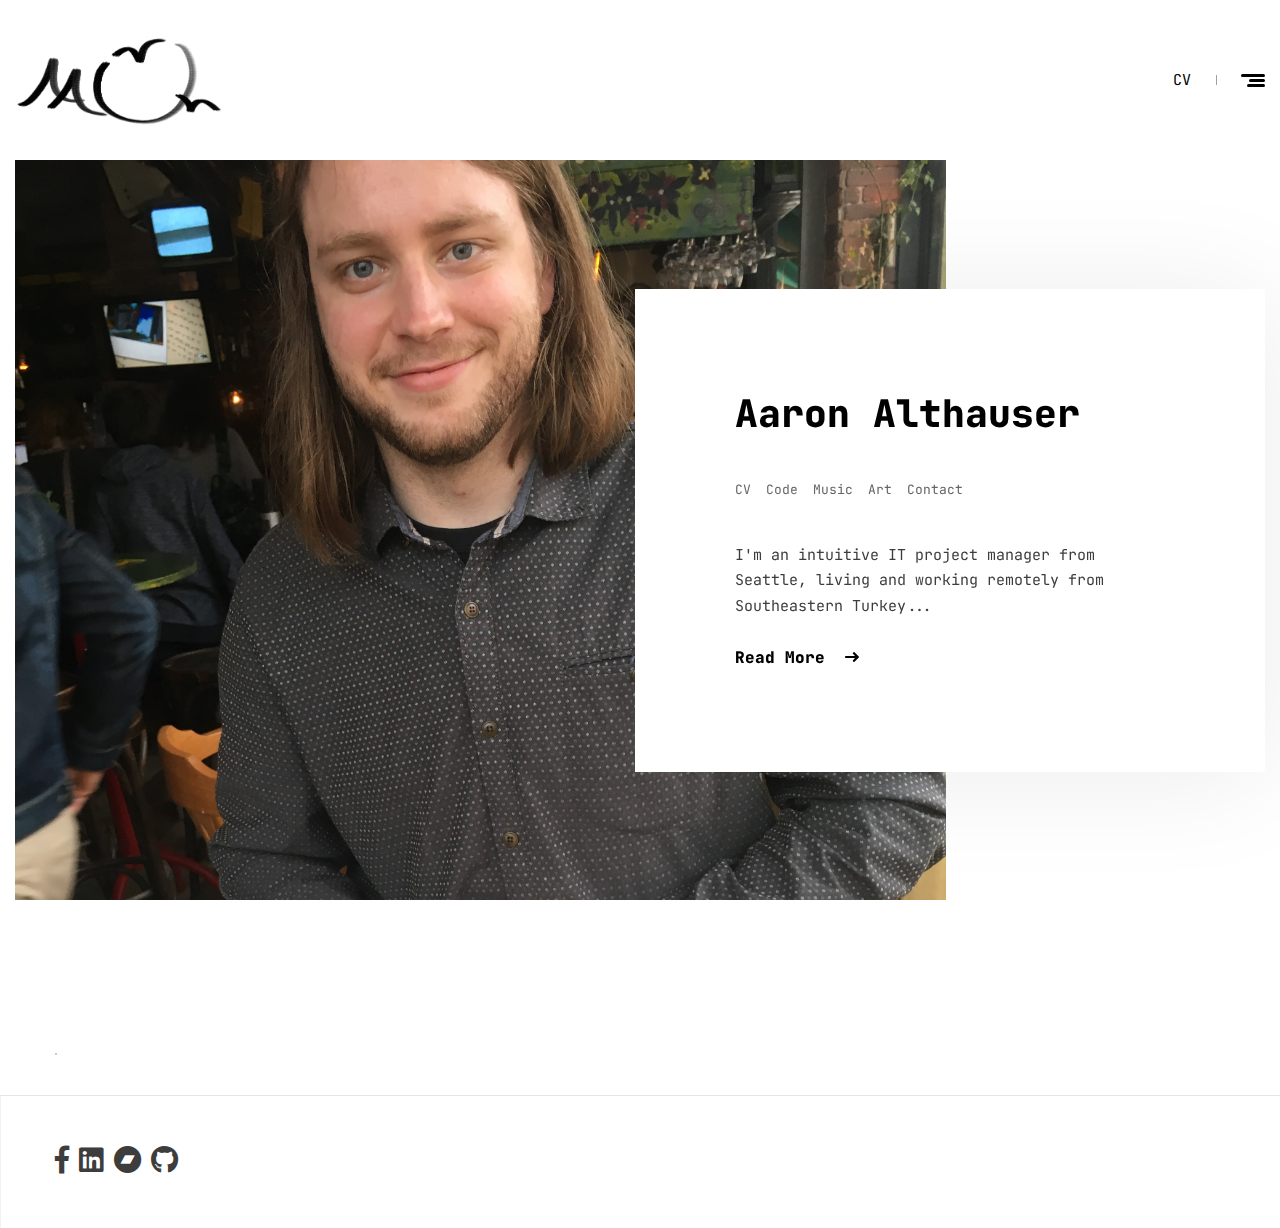
==== commit e9ea3f05: "updated index.html" ====
--- a/index.html
+++ b/index.html
@@ -37,27 +37,14 @@
 		<div class="container-fluid">
 			<div class="d-flex align-items-center justify-content-between">
 				<div class="site-logo">
-					<a href="http://www.althauser.tech/"><img src="assets/img/logo.png" alt="aaron" style="width: 40%; height: 40%"></a>
+					<a href="/"><img src="assets/img/logo.png" alt="aaron" style="width: 40%; height: 40%"></a>
 				</div>
 				<div class="header-right">
 					<div class="shoping-cart">
-						<a href="http://www.althauser.tech/music.html" class="shoping-cart-btn">
-							<i class="fas fa-music"></i>
+						<a href="cv.html" class="shoping-cart-btn">
+							CV
 						</a>
 					</div>
-          <div class="header-right">
-            <div class="shoping-cart">
-              <a href="http://www.althauser.tech/art.html" class="shoping-cart-btn">
-                <i class="fas fa-palette"></i>
-              </a>
-            </div>
-            <div class="header-right">
-              <div class="shoping-cart">
-                <a href="https://github.com/aaronalt" class="shoping-cart-btn">
-                  <i class="fas fa-code"></i>
-                </a>
-              </div>
-
               <div class="offcanvas-panel">
 						<a href="javascript:void(0)" class="panel-btn">
 							<span>
@@ -74,18 +61,18 @@
 							</a>
 
 							<ul class="offcanvas-menu">
-								<li><a href="http://www.althauser.tech/">Home</a></li>
-                <li><a href="http://www.althauser.tech/cv.html">CV</a></li>
+								<li><a href="/">Home</a></li>
+                <li><a href="/cv.html">CV</a></li>
                 <li>
                   <a href="">Projects</a>
                   <ul class="submenu">
-                    <li><a href="http://www.althauser.tech/music.html">Music</a></li>
-                    <li><a href="http://www.althauser.tech/art.html">Art</a></li>
+                    <li><a href="/music.html">Music</a></li>
+                    <li><a href="/art.html">Art</a></li>
                     <li><a href="https://github.com/aaronalt">Code</a></li>
                   </ul>
                 </li>
-                <li><a href="http://www.althauser.tech/about.html">About</a></li>
-								<li><a href="http://www.althauser.tech/contact.html">Contact</a></li>
+                <li><a href="/about.html">About</a></li>
+								<li><a href="/contact.html">Contact</a></li>
 
 							</ul>
 
@@ -118,16 +105,16 @@
               </a>
             </h2>
             <ul class="meta" data-animation="fadeInUp" data-delay="0.8s">
-              <li><a href="http://www.althauser.tech/cv.html">CV</a></li>
+              <li><a href="/cv.html">CV</a></li>
               <li><a href="https://github.com/aaronalt">Code</a></li>
-              <li><a href="http://www.althauser.tech/music.html">Music</a></li>
-              <li><a href="http://www.althauser.tech/art.html">Art</a></li>
-              <li><a href="http://www.althauser.tech/contact.html">Contact</a></li>
+              <li><a href="/music.html">Music</a></li>
+              <li><a href="/art.html">Art</a></li>
+              <li><a href="/contact.html">Contact</a></li>
             </ul>
             <p data-animation="fadeInUp" data-delay="1s">
               I'm an intuitive IT project manager from Seattle, living and working remotely from Southeastern Turkey...
             </p>
-            <a href="http://www.althauser.tech/about.html" class="read-more" data-animation="fadeInUp" data-delay="1.2s">
+            <a href="/about.html" class="read-more" data-animation="fadeInUp" data-delay="1.2s">
               Read More <i class="fas fa-long-arrow-right"></i>
             </a>
           </div>
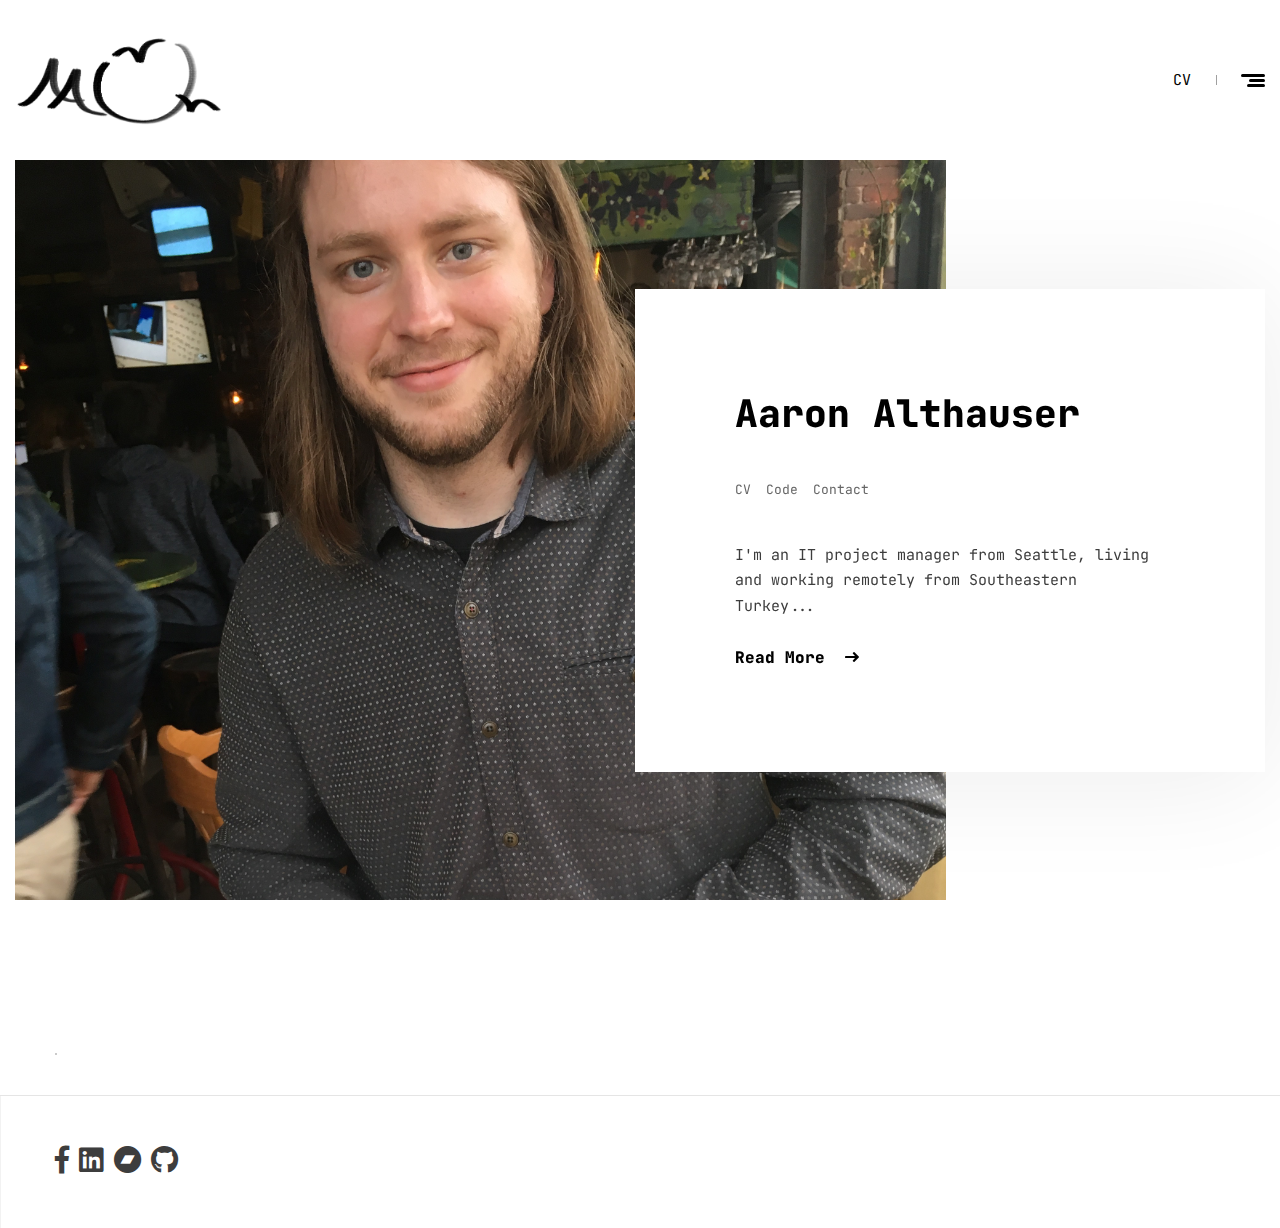
==== commit e462b18c: "removed music and art" ====
--- a/index.html
+++ b/index.html
@@ -63,14 +63,15 @@
 							<ul class="offcanvas-menu">
 								<li><a href="/">Home</a></li>
                 <li><a href="/cv.html">CV</a></li>
-                <li>
+                <li><a href="https://github.com/aaronalt">Code</a></li>
+                <!-- <li>
                   <a href="">Projects</a>
                   <ul class="submenu">
                     <li><a href="/music.html">Music</a></li>
                     <li><a href="/art.html">Art</a></li>
                     <li><a href="https://github.com/aaronalt">Code</a></li>
                   </ul>
-                </li>
+                </li> -->
                 <li><a href="/about.html">About</a></li>
 								<li><a href="/contact.html">Contact</a></li>
 
@@ -80,7 +81,7 @@
 								<ul>
 									<li><a href="https://www.facebook.com/aaron.althauser"><i class="fab fa-facebook-f"></i></a></li>
 									<li><a href="https://www.linkedin.com/in/aaron-althauser-007/"><i class="fab fa-linkedin"></i></a></li>
-									<li><a href="https://decayse.bandcamp.com/"><i class="fab fa-bandcamp"></i></a></li>
+									<li><a href="https://metamers.bandcamp.com/"><i class="fab fa-bandcamp"></i></a></li>
 									<li><a href="https://github.com/aaronalt"><i class="fab fa-github"></i></a></li>
 								</ul>
 							</div>
@@ -107,12 +108,12 @@
             <ul class="meta" data-animation="fadeInUp" data-delay="0.8s">
               <li><a href="/cv.html">CV</a></li>
               <li><a href="https://github.com/aaronalt">Code</a></li>
-              <li><a href="/music.html">Music</a></li>
-              <li><a href="/art.html">Art</a></li>
+              <!-- <li><a href="/music.html">Music</a></li>
+              <li><a href="/art.html">Art</a></li> -->
               <li><a href="/contact.html">Contact</a></li>
             </ul>
             <p data-animation="fadeInUp" data-delay="1s">
-              I'm an intuitive IT project manager from Seattle, living and working remotely from Southeastern Turkey...
+              I'm an IT project manager from Seattle, living and working remotely from Southeastern Turkey...
             </p>
             <a href="/about.html" class="read-more" data-animation="fadeInUp" data-delay="1.2s">
               Read More <i class="fas fa-long-arrow-right"></i>
